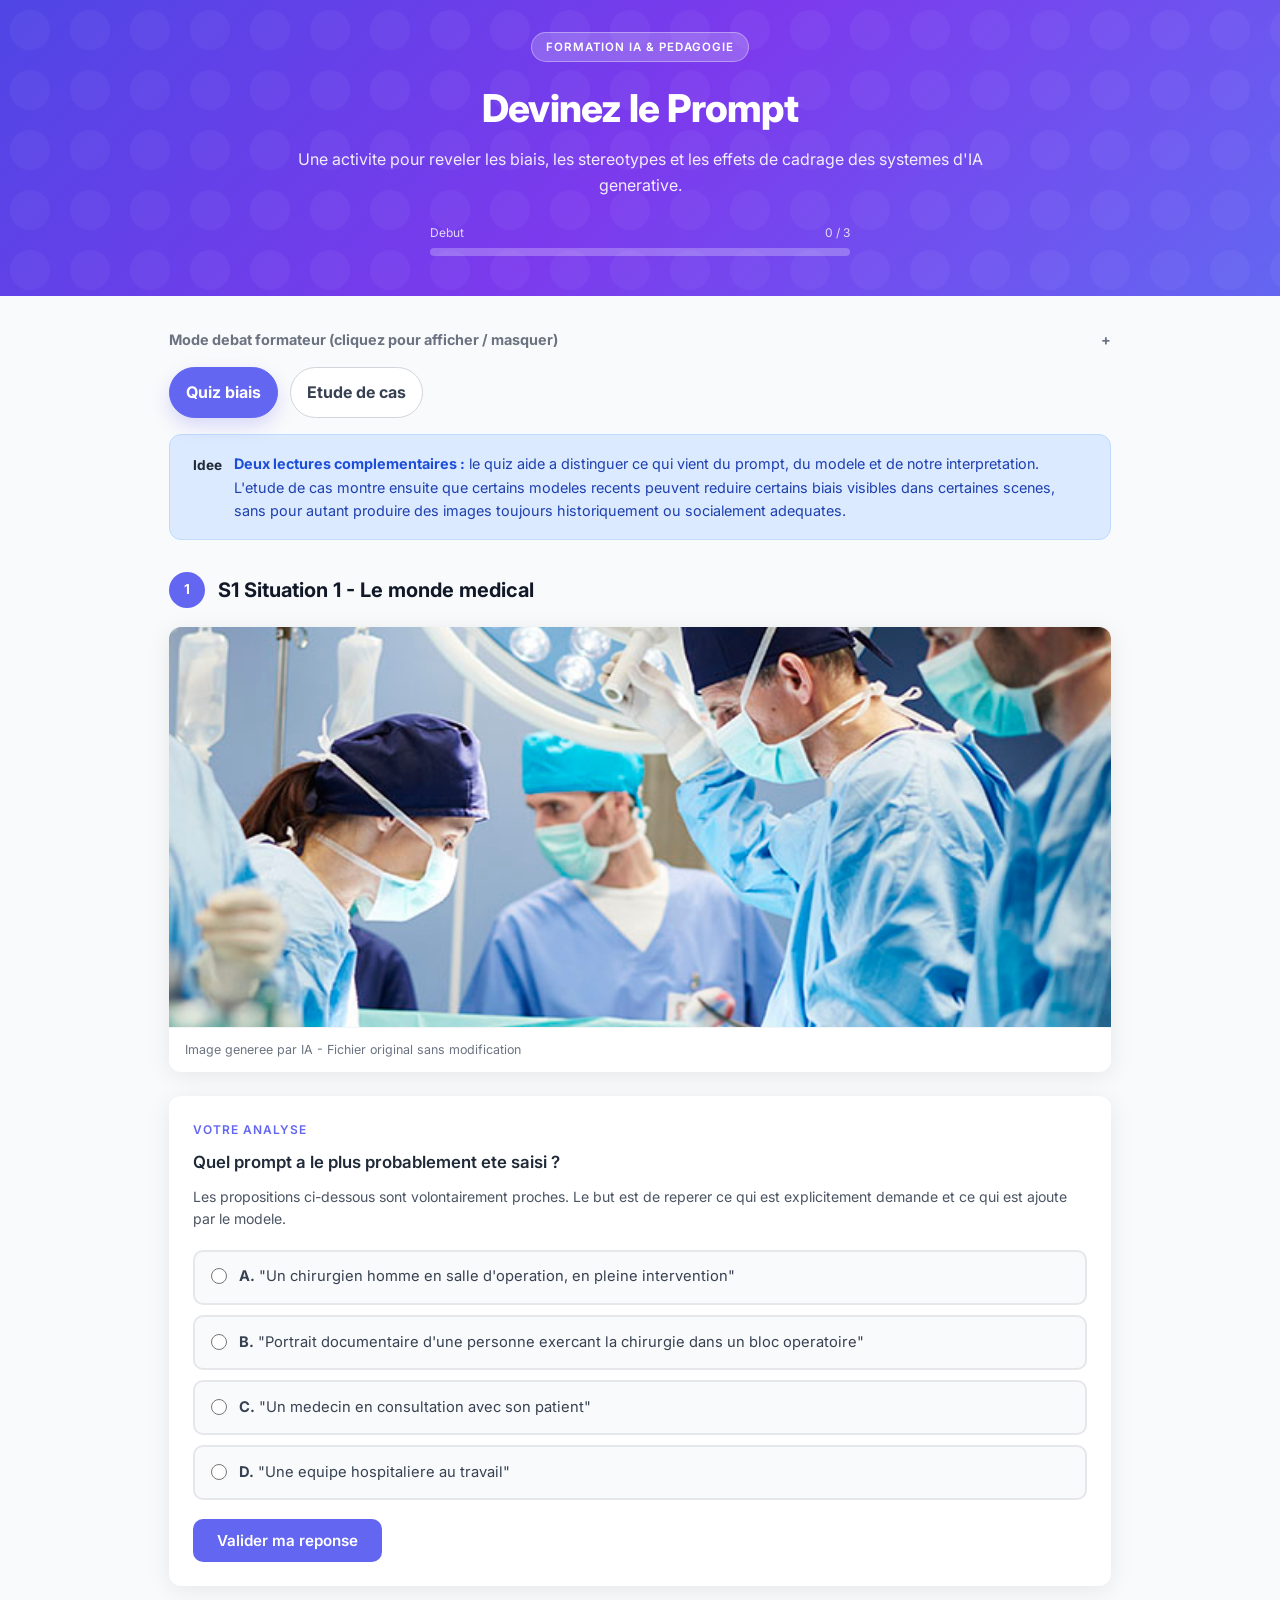
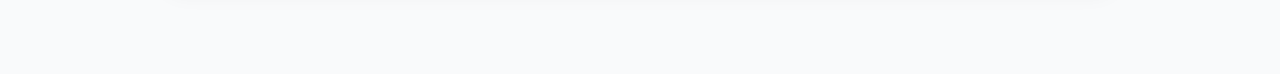
==== index.html @ 7e27ed86 "Rename biais-ia-activite.html to index.html" ====
<!DOCTYPE html>
<html lang="fr">
<head>
  <meta charset="UTF-8">
  <meta name="viewport" content="width=device-width, initial-scale=1.0">
  <title>Devinez le Prompt - Biais de l'IA</title>
  <link rel="preconnect" href="https://fonts.googleapis.com">
  <link rel="preconnect" href="https://fonts.gstatic.com" crossorigin>
  <link rel="stylesheet" href="assets/css/biais-ia-activite.css">
</head>
<body>
  <header class="site-header">
    <div class="badge">Formation IA &amp; Pedagogie</div>
    <h1>Devinez le Prompt</h1>
    <p>Une activite pour reveler les biais, les stereotypes et les effets de cadrage des systemes d'IA generative.</p>
    <div class="progress-bar-wrap" id="quiz-progress">
      <div class="progress-labels">
        <span id="prog-label">Debut</span>
        <span id="prog-count">0 / 3</span>
      </div>
      <div class="progress-track">
        <div class="progress-fill" id="progress-fill"></div>
      </div>
    </div>
  </header>

  <main class="container">
    <div class="formateur-toggle" id="formateur-toggle">
      <span>Mode debat formateur (cliquez pour afficher / masquer)</span>
      <span id="formateur-chevron">+</span>
    </div>

    <section class="formateur-panel" id="formateur-panel">
      <h4>Cadre d'animation recommande</h4>
      <p>Cette page articule maintenant deux approches pedagogiques. Le quiz montre comment repeter les trois niveaux de biais : prompt, modele, interpretation. Le nouvel onglet montre qu'une correction apparente des biais peut produire une diversification automatique qui n'est pas toujours socialement, visuellement ou historiquement juste.</p>
      <ul>
        <li><strong>Biais du prompt :</strong> ce que la formulation oriente deja.</li>
        <li><strong>Biais du modele :</strong> ce que le systeme ajoute, normalise ou corrige sans que cela soit demande.</li>
        <li><strong>Biais d'interpretation :</strong> ce que le public conclut ensuite comme naturel, neutre ou realiste.</li>
      </ul>
      <p><strong>Point cle :</strong> moins de biais visibles ne veut pas automatiquement dire plus de justesse. Une image peut corriger un stereotype grossier tout en introduisant une representation artificiellement lisse, sur-corrigee ou decontextualisee.</p>
      <h4>Questions de debat sur l'agentivite</h4>
      <ul>
        <li>Quand une image semble plus inclusive, est-ce le signe d'un progres epistemique ou d'un nouvel effet de cadrage du modele ?</li>
        <li>Le systeme se contente-t-il de refléter des normes sociales, ou agit-il aussi comme producteur de normes visuelles acceptables ?</li>
        <li>Qui decide qu'une image est "plus juste" : le modele, ses concepteurs, l'utilisateur ou le contexte d'usage ?</li>
        <li>A partir de quand une diversification automatique devient-elle une esthetique de surface plutot qu'une veritable adequation au contexte ? C'est ici que certains formateurs parleront de benettonisation du rendu.</li>
      </ul>
    </section>

    <nav class="tabs" aria-label="Navigation de l'activite">
      <button class="tab-button active" data-tab="quiz">Quiz biais</button>
      <button class="tab-button" data-tab="case-study">Etude de cas</button>
    </nav>

    <section class="instructions" id="page-instructions">
      <span class="icon">Idee</span>
      <p><strong>Deux lectures complementaires :</strong> le quiz aide a distinguer ce qui vient du prompt, du modele et de notre interpretation. L'etude de cas montre ensuite que certains modeles recents peuvent reduire certains biais visibles dans certaines scenes, sans pour autant produire des images toujours historiquement ou socialement adequates.</p>
    </section>

    <section id="situations-root"></section>
    <section id="conclusion-root"></section>
    <section id="case-study-root" class="tab-panel"></section>
  </main>

  <div class="feedback-toast" id="toast"></div>

  <script defer src="assets/js/activity-data.js"></script>
  <script defer src="assets/js/biais-ia-activite.js"></script>
</body>
</html>
---- assets/css/biais-ia-activite.css ----
@import url('https://fonts.googleapis.com/css2?family=Inter:wght@300;400;500;600;700;800&display=swap');

*, *::before, *::after { box-sizing: border-box; margin: 0; padding: 0; }

:root {
  --primary: #6366f1;
  --primary-dark: #4f46e5;
  --primary-light: #e0e7ff;
  --gold: #f59e0b;
  --gold-light: #fef3c7;
  --success: #10b981;
  --success-light: #d1fae5;
  --danger: #ef4444;
  --danger-light: #fee2e2;
  --info-light: #dbeafe;
  --gray-50: #f9fafb;
  --gray-100: #f3f4f6;
  --gray-200: #e5e7eb;
  --gray-300: #d1d5db;
  --gray-500: #6b7280;
  --gray-600: #4b5563;
  --gray-700: #374151;
  --gray-800: #1f2937;
  --gray-900: #111827;
  --radius: 12px;
  --shadow: 0 4px 24px rgba(0,0,0,0.08);
  --shadow-lg: 0 8px 40px rgba(0,0,0,0.14);
}

body {
  font-family: 'Inter', system-ui, -apple-system, sans-serif;
  background: var(--gray-50);
  color: var(--gray-800);
  line-height: 1.6;
  min-height: 100vh;
}

.site-header {
  background: linear-gradient(135deg, #4f46e5 0%, #7c3aed 50%, #6366f1 100%);
  color: #fff;
  padding: 2rem 1.5rem 2.5rem;
  text-align: center;
  position: relative;
  overflow: hidden;
}

.site-header::before {
  content: '';
  position: absolute;
  inset: 0;
  background: url("data:image/svg+xml,%3Csvg width='60' height='60' viewBox='0 0 60 60' xmlns='http://www.w3.org/2000/svg'%3E%3Cg fill='none' fill-rule='evenodd'%3E%3Cg fill='%23ffffff' fill-opacity='0.04'%3E%3Ccircle cx='30' cy='30' r='20'/%3E%3C/g%3E%3C/g%3E%3C/svg%3E");
  pointer-events: none;
}

.badge {
  display: inline-block;
  background: rgba(255,255,255,0.2);
  border: 1px solid rgba(255,255,255,0.35);
  font-size: 0.72rem;
  font-weight: 600;
  letter-spacing: 0.08em;
  text-transform: uppercase;
  padding: 0.3rem 0.9rem;
  border-radius: 99px;
  margin-bottom: 1rem;
}

.site-header h1 {
  font-size: clamp(1.6rem, 4vw, 2.4rem);
  font-weight: 800;
  margin-bottom: 0.5rem;
  letter-spacing: -0.02em;
}

.site-header p {
  font-size: 1rem;
  opacity: 0.9;
  max-width: 720px;
  margin: 0 auto 1.5rem;
}

.progress-bar-wrap { max-width: 420px; margin: 0 auto; }
.progress-labels { display: flex; justify-content: space-between; font-size: 0.75rem; opacity: 0.8; margin-bottom: 0.4rem; }
.progress-track { height: 8px; background: rgba(255,255,255,0.25); border-radius: 99px; overflow: hidden; }
.progress-fill { height: 100%; background: linear-gradient(90deg, #fbbf24, #f59e0b); border-radius: 99px; transition: width 0.5s cubic-bezier(.4,0,.2,1); width: 0%; }

.container { max-width: 980px; margin: 0 auto; padding: 2rem 1.2rem 4rem; }

.tabs {
  display: flex;
  gap: 0.75rem;
  margin-bottom: 1rem;
  flex-wrap: wrap;
}

.tab-button {
  border: 1px solid var(--gray-300);
  background: #fff;
  color: var(--gray-700);
  border-radius: 999px;
  padding: 0.72rem 1rem;
  font: inherit;
  font-weight: 700;
  cursor: pointer;
  transition: all 0.2s;
}

.tab-button:hover {
  border-color: var(--primary);
  color: var(--primary-dark);
}

.tab-button.active {
  background: var(--primary);
  color: #fff;
  border-color: var(--primary);
  box-shadow: 0 8px 18px rgba(99,102,241,0.22);
}

.instructions {
  background: var(--info-light);
  border: 1.5px solid #bfdbfe;
  border-radius: var(--radius);
  padding: 1.1rem 1.4rem;
  margin-bottom: 2rem;
  display: flex;
  gap: 0.75rem;
  align-items: flex-start;
}

.instructions .icon { font-size: 0.85rem; font-weight: 700; flex-shrink: 0; margin-top: 0.15rem; }
.instructions p { font-size: 0.9rem; color: #1e40af; }
.instructions strong { color: #1d4ed8; }

.situation { display: none; animation: fadeInUp 0.4s ease both; }
.situation.active { display: block; }
.tab-panel { display: none; animation: fadeInUp 0.4s ease both; }

@keyframes fadeInUp {
  from { opacity: 0; transform: translateY(18px); }
  to { opacity: 1; transform: translateY(0); }
}

.situation-header { display: flex; align-items: center; gap: 0.8rem; margin-bottom: 1.2rem; }
.situation-num {
  background: var(--primary);
  color: #fff;
  font-weight: 700;
  font-size: 0.85rem;
  width: 36px;
  height: 36px;
  border-radius: 50%;
  display: flex;
  align-items: center;
  justify-content: center;
  flex-shrink: 0;
}

.situation-title { font-size: 1.25rem; font-weight: 700; color: var(--gray-900); }

.image-card, .question-card, .summary-item, .conclusion-box, .case-card {
  background: #fff;
  border-radius: var(--radius);
  box-shadow: var(--shadow);
}

.image-card { overflow: hidden; margin-bottom: 1.5rem; }
.image-card img { width: 100%; display: block; max-height: 400px; object-fit: cover; }
.image-caption { padding: 0.75rem 1rem; font-size: 0.78rem; color: var(--gray-500); border-top: 1px solid var(--gray-100); }

.question-card { padding: 1.5rem; margin-bottom: 1.5rem; }
.question-label { font-size: 0.75rem; font-weight: 600; text-transform: uppercase; letter-spacing: 0.08em; color: var(--primary); margin-bottom: 0.6rem; }
.question-text { font-size: 1.05rem; font-weight: 600; color: var(--gray-800); margin-bottom: 0.6rem; }
.question-intro { font-size: 0.88rem; color: var(--gray-600); margin-bottom: 1.2rem; }

.options { display: flex; flex-direction: column; gap: 0.65rem; }
.option {
  display: flex;
  align-items: flex-start;
  gap: 0.75rem;
  padding: 0.85rem 1rem;
  border: 2px solid var(--gray-200);
  border-radius: 10px;
  cursor: pointer;
  transition: all 0.2s;
  background: var(--gray-50);
  font-size: 0.92rem;
  color: var(--gray-700);
  position: relative;
  user-select: none;
}

.option:hover:not(.disabled) { border-color: var(--primary); background: var(--primary-light); color: var(--primary-dark); }
.option input[type="radio"] { margin-top: 3px; accent-color: var(--primary); width: 16px; height: 16px; flex-shrink: 0; }
.option.correct { border-color: var(--success); background: var(--success-light); color: #065f46; }
.option.incorrect { border-color: var(--danger); background: var(--danger-light); color: #991b1b; }
.option.disabled { cursor: default; pointer-events: none; }
.option-badge { position: absolute; right: 0.75rem; top: 50%; transform: translateY(-50%); font-size: 0.85rem; font-weight: 700; }

.btn {
  display: inline-flex;
  align-items: center;
  gap: 0.5rem;
  font-family: inherit;
  font-size: 0.95rem;
  font-weight: 600;
  padding: 0.75rem 1.5rem;
  border-radius: 10px;
  border: none;
  cursor: pointer;
  transition: all 0.2s;
}

.btn-primary { background: var(--primary); color: #fff; }
.btn-primary:hover { background: var(--primary-dark); transform: translateY(-1px); box-shadow: 0 4px 12px rgba(99,102,241,0.35); }
.btn-primary:disabled { opacity: 0.45; cursor: not-allowed; transform: none; box-shadow: none; }
.btn-outline { background: #fff; color: var(--primary); border: 2px solid var(--primary); }
.btn-outline:hover { background: var(--primary-light); }
.btn-success { background: var(--success); color: #fff; }
.btn-success:hover { background: #059669; transform: translateY(-1px); }
.btn-row { display: flex; gap: 0.75rem; flex-wrap: wrap; margin-top: 1.2rem; }

.reveal-section { display: none; animation: fadeInUp 0.4s ease both; }
.reveal-section.visible { display: block; }

.reveal-card { border-radius: var(--radius); padding: 1.25rem 1.4rem; margin-bottom: 1rem; border-left: 4px solid; }
.prompt-card { background: #f5f3ff; border-color: var(--primary); }
.bias-card { background: #fff7ed; border-color: #f97316; }
.layers-card { background: #eff6ff; border-color: #2563eb; }
.discussion-card { background: #f0fdf4; border-color: var(--success); }
.data-card { background: var(--gold-light); border-color: var(--gold); }
.debate-card { background: #faf5ff; border-color: #9333ea; }

.reveal-card h3 { font-size: 0.82rem; font-weight: 700; text-transform: uppercase; letter-spacing: 0.07em; margin-bottom: 0.6rem; }
.prompt-card h3 { color: var(--primary-dark); }
.bias-card h3 { color: #c2410c; }
.layers-card h3 { color: #1d4ed8; }
.discussion-card h3 { color: #065f46; }
.data-card h3 { color: #92400e; }
.debate-card h3 { color: #7e22ce; }

.reveal-card p, .reveal-card li, .formateur-panel, .conclusion-box li { font-size: 0.9rem; color: var(--gray-700); }
.reveal-card ul, .formateur-panel ul, .conclusion-box ul { padding-left: 1.2rem; }
.reveal-card li, .formateur-panel li, .conclusion-box li { margin-bottom: 0.3rem; }

.prompt-highlight {
  display: inline-block;
  background: #fff;
  border: 1.5px solid #c4b5fd;
  border-radius: 8px;
  padding: 0.5rem 0.9rem;
  font-family: 'Courier New', monospace;
  font-size: 0.92rem;
  font-weight: 600;
  color: var(--primary-dark);
  margin-top: 0.4rem;
}

.bias-grid {
  display: grid;
  grid-template-columns: repeat(auto-fit, minmax(200px, 1fr));
  gap: 0.8rem;
  margin-top: 0.8rem;
}

.bias-layer {
  background: rgba(255,255,255,0.92);
  border: 1px solid #bfdbfe;
  border-radius: 10px;
  padding: 0.85rem 0.9rem;
}

.bias-layer h4 {
  font-size: 0.82rem;
  color: #1e3a8a;
  margin-bottom: 0.35rem;
}

.bias-layer p {
  font-size: 0.84rem;
  color: var(--gray-700);
}

.case-study-panel { animation: fadeInUp 0.4s ease both; }
.case-hero {
  background: linear-gradient(180deg, #ffffff, #f8fafc);
  border: 1px solid var(--gray-200);
  border-radius: 18px;
  padding: 1.5rem;
  margin-bottom: 1.25rem;
  box-shadow: var(--shadow);
}

.case-hero h2 {
  font-size: 1.5rem;
  line-height: 1.2;
  margin-bottom: 0.7rem;
  color: var(--gray-900);
}

.case-hero p {
  color: var(--gray-700);
}

.case-gallery {
  display: grid;
  grid-template-columns: repeat(auto-fit, minmax(240px, 1fr));
  gap: 1rem;
  margin: 1rem 0;
}

.case-gallery-tight {
  grid-template-columns: repeat(auto-fit, minmax(220px, 1fr));
}

.case-figure {
  background: #fff;
  border: 1px solid var(--gray-200);
  border-radius: 14px;
  overflow: hidden;
}

.case-figure img {
  display: block;
  width: 100%;
  height: 240px;
  object-fit: cover;
  background: var(--gray-100);
}

.case-figure figcaption {
  padding: 0.8rem 0.9rem;
  font-size: 0.82rem;
  color: var(--gray-600);
}

.case-grid {
  display: grid;
  grid-template-columns: repeat(auto-fit, minmax(220px, 1fr));
  gap: 1rem;
  margin-bottom: 1rem;
}

.case-card {
  padding: 1.2rem;
  border-top: 3px solid var(--primary);
}

.case-card h3 {
  font-size: 0.95rem;
  margin-bottom: 0.45rem;
  color: var(--gray-900);
}

.case-card p {
  color: var(--gray-600);
  font-size: 0.88rem;
}

#conclusion { display: none; animation: fadeInUp 0.4s ease both; }
#conclusion.active { display: block; }

.score-hero {
  background: linear-gradient(135deg, #4f46e5, #7c3aed);
  color: #fff;
  border-radius: 16px;
  padding: 2.5rem;
  text-align: center;
  margin-bottom: 2rem;
  box-shadow: var(--shadow-lg);
}

.score-circle {
  width: 110px;
  height: 110px;
  background: rgba(255,255,255,0.15);
  border: 3px solid rgba(255,255,255,0.4);
  border-radius: 50%;
  display: flex;
  flex-direction: column;
  align-items: center;
  justify-content: center;
  margin: 0 auto 1rem;
}

.score-num { font-size: 2.8rem; font-weight: 800; line-height: 1; }
.score-den { font-size: 1rem; opacity: 0.75; }
.score-hero h2 { font-size: 1.5rem; font-weight: 700; margin-bottom: 0.4rem; }
.score-hero p { opacity: 0.85; font-size: 0.95rem; }

.summary-grid { display: grid; grid-template-columns: repeat(auto-fit, minmax(230px, 1fr)); gap: 1rem; margin-bottom: 2rem; }
.summary-item { padding: 1.1rem; border-top: 3px solid var(--primary); }
.summary-item .emoji { font-size: 1.1rem; font-weight: 700; margin-bottom: 0.5rem; display: block; }
.summary-item h4 { font-size: 0.9rem; font-weight: 700; color: var(--gray-800); margin-bottom: 0.3rem; }
.summary-item p, .conclusion-box p { font-size: 0.82rem; color: var(--gray-600); }

.conclusion-box { padding: 1.5rem; margin-bottom: 1.2rem; }
.conclusion-box h3 { font-size: 1rem; font-weight: 700; margin-bottom: 0.8rem; color: var(--gray-900); }
.highlight-box { border-left: 4px solid var(--gold); background: var(--gold-light); }

.formateur-toggle {
  display: flex;
  align-items: center;
  justify-content: space-between;
  gap: 0.5rem;
  cursor: pointer;
  font-size: 0.9rem;
  font-weight: 700;
  color: var(--gray-500);
  margin-bottom: 1rem;
  user-select: none;
}

.formateur-toggle:hover { color: var(--gray-700); }
.formateur-panel { display: none; background: #fffbeb; border: 1.5px dashed var(--gold); border-radius: var(--radius); padding: 1.3rem 1.5rem; margin-bottom: 2rem; }
.formateur-panel.open { display: block; }
.formateur-panel h4 { font-weight: 700; color: #92400e; margin: 0.7rem 0; font-size: 0.92rem; }
.formateur-panel h4:first-child { margin-top: 0; }
.formateur-panel p { margin-bottom: 0.7rem; }

.feedback-toast {
  position: fixed;
  bottom: 2rem;
  right: 2rem;
  padding: 0.9rem 1.3rem;
  border-radius: 10px;
  font-size: 0.9rem;
  font-weight: 600;
  color: #fff;
  z-index: 999;
  opacity: 0;
  transform: translateY(10px);
  transition: all 0.3s;
  pointer-events: none;
}

.feedback-toast.show { opacity: 1; transform: translateY(0); }
.feedback-toast.correct-toast { background: var(--success); }
.feedback-toast.incorrect-toast { background: var(--danger); }

@media (max-width: 600px) {
  .site-header h1 { font-size: 1.5rem; }
  .btn-row { flex-direction: column; }
  .btn { width: 100%; justify-content: center; }
  .feedback-toast { right: 1rem; left: 1rem; bottom: 1rem; }
  .case-figure img { height: 200px; }
}
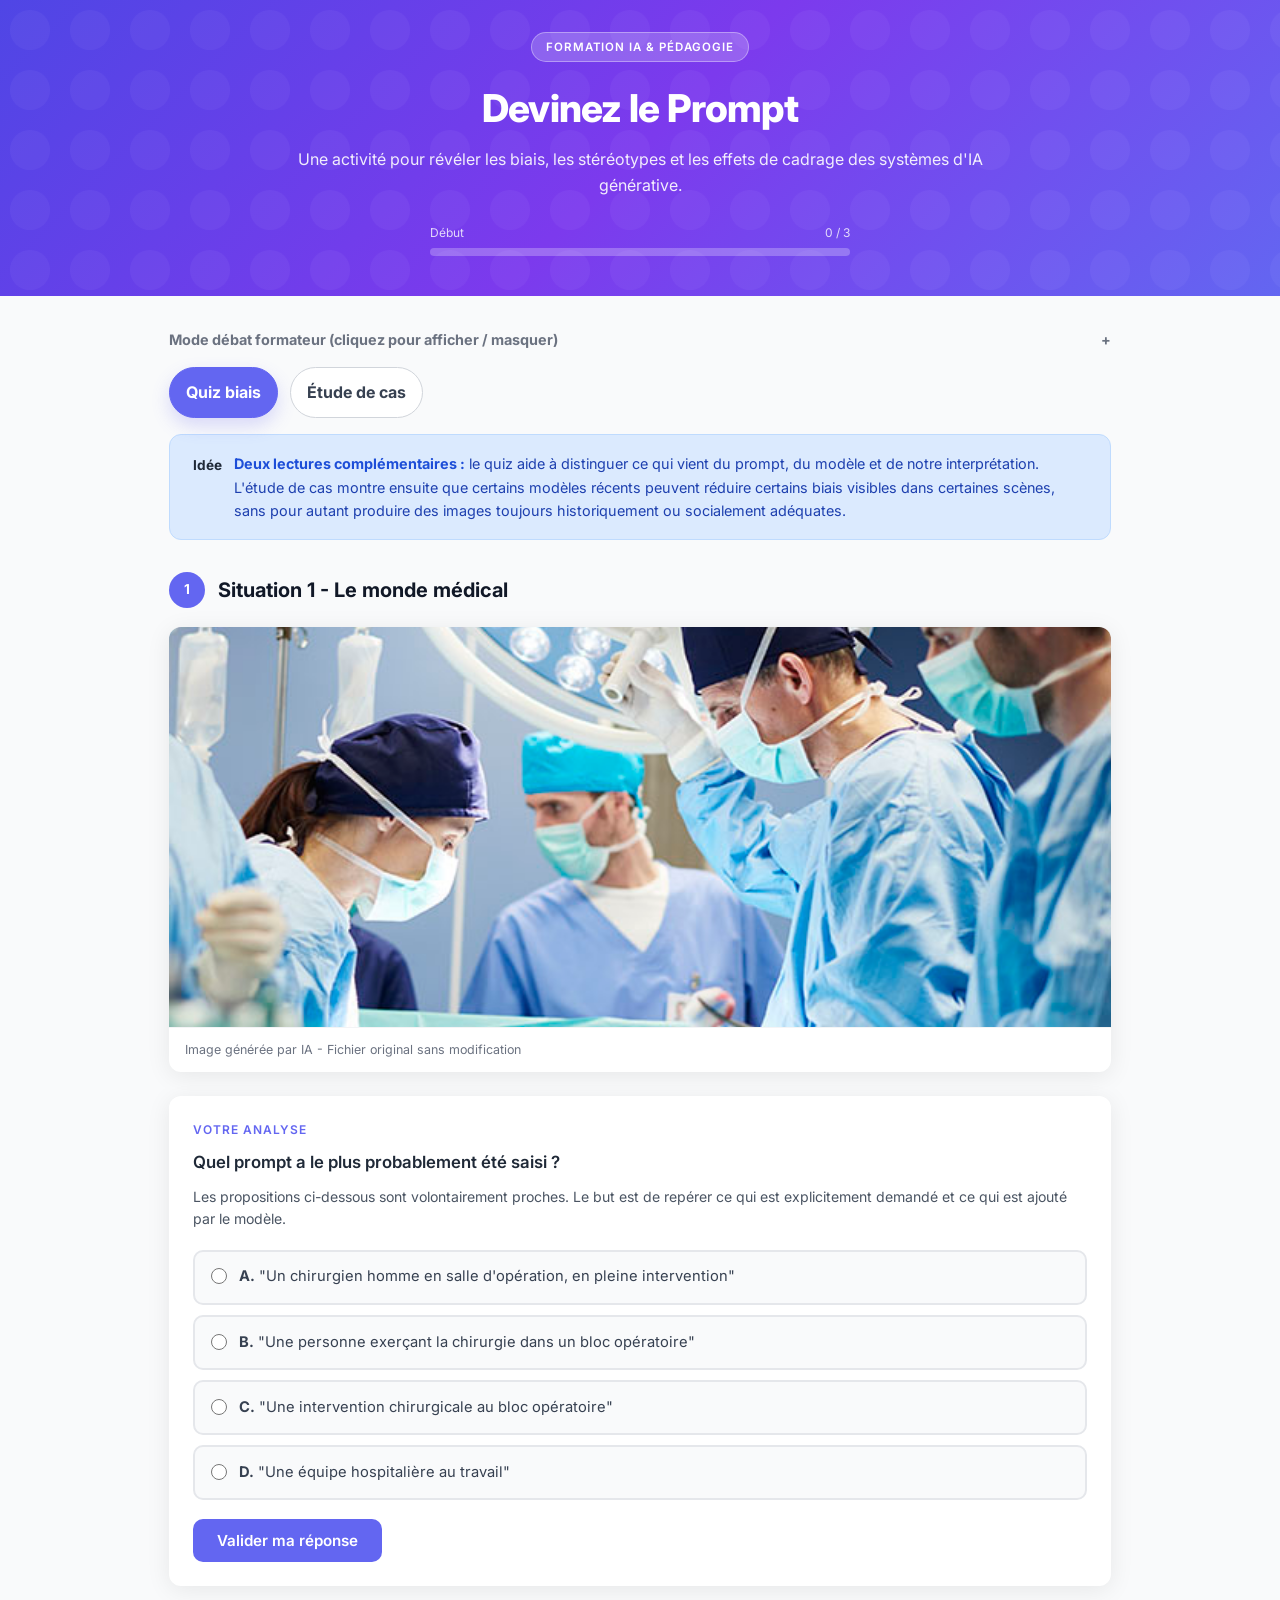
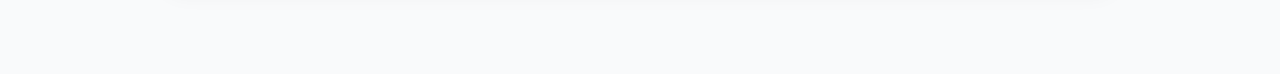
==== commit 97ac3665: "Add files via upload" ====
--- a/index.html
+++ b/index.html
@@ -1,72 +1,72 @@
-<!DOCTYPE html>
-<html lang="fr">
-<head>
-  <meta charset="UTF-8">
-  <meta name="viewport" content="width=device-width, initial-scale=1.0">
-  <title>Devinez le Prompt - Biais de l'IA</title>
-  <link rel="preconnect" href="https://fonts.googleapis.com">
-  <link rel="preconnect" href="https://fonts.gstatic.com" crossorigin>
-  <link rel="stylesheet" href="assets/css/biais-ia-activite.css">
-</head>
-<body>
-  <header class="site-header">
-    <div class="badge">Formation IA &amp; Pedagogie</div>
-    <h1>Devinez le Prompt</h1>
-    <p>Une activite pour reveler les biais, les stereotypes et les effets de cadrage des systemes d'IA generative.</p>
-    <div class="progress-bar-wrap" id="quiz-progress">
-      <div class="progress-labels">
-        <span id="prog-label">Debut</span>
-        <span id="prog-count">0 / 3</span>
-      </div>
-      <div class="progress-track">
-        <div class="progress-fill" id="progress-fill"></div>
-      </div>
-    </div>
-  </header>
-
-  <main class="container">
-    <div class="formateur-toggle" id="formateur-toggle">
-      <span>Mode debat formateur (cliquez pour afficher / masquer)</span>
-      <span id="formateur-chevron">+</span>
-    </div>
-
-    <section class="formateur-panel" id="formateur-panel">
-      <h4>Cadre d'animation recommande</h4>
-      <p>Cette page articule maintenant deux approches pedagogiques. Le quiz montre comment repeter les trois niveaux de biais : prompt, modele, interpretation. Le nouvel onglet montre qu'une correction apparente des biais peut produire une diversification automatique qui n'est pas toujours socialement, visuellement ou historiquement juste.</p>
-      <ul>
-        <li><strong>Biais du prompt :</strong> ce que la formulation oriente deja.</li>
-        <li><strong>Biais du modele :</strong> ce que le systeme ajoute, normalise ou corrige sans que cela soit demande.</li>
-        <li><strong>Biais d'interpretation :</strong> ce que le public conclut ensuite comme naturel, neutre ou realiste.</li>
-      </ul>
-      <p><strong>Point cle :</strong> moins de biais visibles ne veut pas automatiquement dire plus de justesse. Une image peut corriger un stereotype grossier tout en introduisant une representation artificiellement lisse, sur-corrigee ou decontextualisee.</p>
-      <h4>Questions de debat sur l'agentivite</h4>
-      <ul>
-        <li>Quand une image semble plus inclusive, est-ce le signe d'un progres epistemique ou d'un nouvel effet de cadrage du modele ?</li>
-        <li>Le systeme se contente-t-il de refléter des normes sociales, ou agit-il aussi comme producteur de normes visuelles acceptables ?</li>
-        <li>Qui decide qu'une image est "plus juste" : le modele, ses concepteurs, l'utilisateur ou le contexte d'usage ?</li>
-        <li>A partir de quand une diversification automatique devient-elle une esthetique de surface plutot qu'une veritable adequation au contexte ? C'est ici que certains formateurs parleront de benettonisation du rendu.</li>
-      </ul>
-    </section>
-
-    <nav class="tabs" aria-label="Navigation de l'activite">
-      <button class="tab-button active" data-tab="quiz">Quiz biais</button>
-      <button class="tab-button" data-tab="case-study">Etude de cas</button>
-    </nav>
-
-    <section class="instructions" id="page-instructions">
-      <span class="icon">Idee</span>
-      <p><strong>Deux lectures complementaires :</strong> le quiz aide a distinguer ce qui vient du prompt, du modele et de notre interpretation. L'etude de cas montre ensuite que certains modeles recents peuvent reduire certains biais visibles dans certaines scenes, sans pour autant produire des images toujours historiquement ou socialement adequates.</p>
-    </section>
-
-    <section id="situations-root"></section>
-    <section id="conclusion-root"></section>
-    <section id="case-study-root" class="tab-panel"></section>
-  </main>
-
-  <div class="feedback-toast" id="toast"></div>
-
-  <script defer src="assets/js/activity-data.js"></script>
-  <script defer src="assets/js/biais-ia-activite.js"></script>
-</body>
+﻿<!DOCTYPE html>
+<html lang="fr">
+<head>
+  <meta charset="UTF-8">
+  <meta name="viewport" content="width=device-width, initial-scale=1.0">
+  <title>Devinez le Prompt - Biais de l'IA</title>
+  <link rel="preconnect" href="https://fonts.googleapis.com">
+  <link rel="preconnect" href="https://fonts.gstatic.com" crossorigin>
+  <link rel="stylesheet" href="assets/css/biais-ia-activite.css">
+</head>
+<body>
+  <header class="site-header">
+    <div class="badge">Formation IA &amp; Pédagogie</div>
+    <h1>Devinez le Prompt</h1>
+    <p>Une activité pour révéler les biais, les stéréotypes et les effets de cadrage des systèmes d'IA générative.</p>
+    <div class="progress-bar-wrap" id="quiz-progress">
+      <div class="progress-labels">
+        <span id="prog-label">Début</span>
+        <span id="prog-count">0 / 3</span>
+      </div>
+      <div class="progress-track">
+        <div class="progress-fill" id="progress-fill"></div>
+      </div>
+    </div>
+  </header>
+
+  <main class="container">
+    <div class="formateur-toggle" id="formateur-toggle">
+      <span>Mode débat formateur (cliquez pour afficher / masquer)</span>
+      <span id="formateur-chevron">+</span>
+    </div>
+
+    <section class="formateur-panel" id="formateur-panel">
+      <h4>Cadre d'animation recommandé</h4>
+      <p>Cette page articule maintenant deux approches pédagogiques. Le quiz montre comment repérer les trois niveaux de biais : prompt, modèle, interprétation. Le nouvel onglet montre qu'une correction apparente des biais peut produire une diversification automatique qui n'est pas toujours socialement, visuellement ou historiquement juste.</p>
+      <ul>
+        <li><strong>Biais du prompt :</strong> ce que la formulation oriente déjà.</li>
+        <li><strong>Biais du modèle :</strong> ce que le système ajoute, normalise ou corrige sans que cela soit demandé.</li>
+        <li><strong>Biais d'interprétation :</strong> ce que le public conclut ensuite comme naturel, neutre ou réaliste.</li>
+      </ul>
+      <p><strong>Point clé :</strong> moins de biais visibles ne veut pas automatiquement dire plus de justesse. Une image peut corriger un stéréotype grossier tout en introduisant une représentation artificiellement lisse, sur-corrigée ou décontextualisée.</p>
+      <h4>Questions de débat sur l'agentivité</h4>
+      <ul>
+        <li>Quand une image semble plus inclusive, est-ce le signe d'un progrès épistémique ou d'un nouvel effet de cadrage du modèle ?</li>
+        <li>Le système se contente-t-il de refléter des normes sociales, ou agit-il aussi comme producteur de normes visuelles acceptables ?</li>
+        <li>Qui décide qu'une image est "plus juste" : le modèle, ses concepteurs, l'utilisateur ou le contexte d'usage ?</li>
+        <li>À partir de quand une diversification automatique devient-elle une esthétique de surface plutôt qu'une véritable adéquation au contexte ? C'est ici que certains formateurs parleront de benettonisation du rendu.</li>
+      </ul>
+    </section>
+
+    <nav class="tabs" aria-label="Navigation de l'activité">
+      <button class="tab-button active" data-tab="quiz">Quiz biais</button>
+      <button class="tab-button" data-tab="case-study">Étude de cas</button>
+    </nav>
+
+    <section class="instructions" id="page-instructions">
+      <span class="icon">Idée</span>
+      <p><strong>Deux lectures complémentaires :</strong> le quiz aide à distinguer ce qui vient du prompt, du modèle et de notre interprétation. L'étude de cas montre ensuite que certains modèles récents peuvent réduire certains biais visibles dans certaines scènes, sans pour autant produire des images toujours historiquement ou socialement adéquates.</p>
+    </section>
+
+    <section id="situations-root"></section>
+    <section id="conclusion-root"></section>
+    <section id="case-study-root" class="tab-panel"></section>
+  </main>
+
+  <div class="feedback-toast" id="toast"></div>
+
+  <script defer src="assets/js/activity-data.js"></script>
+  <script defer src="assets/js/biais-ia-activite.js"></script>
+</body>
 </html>
 
